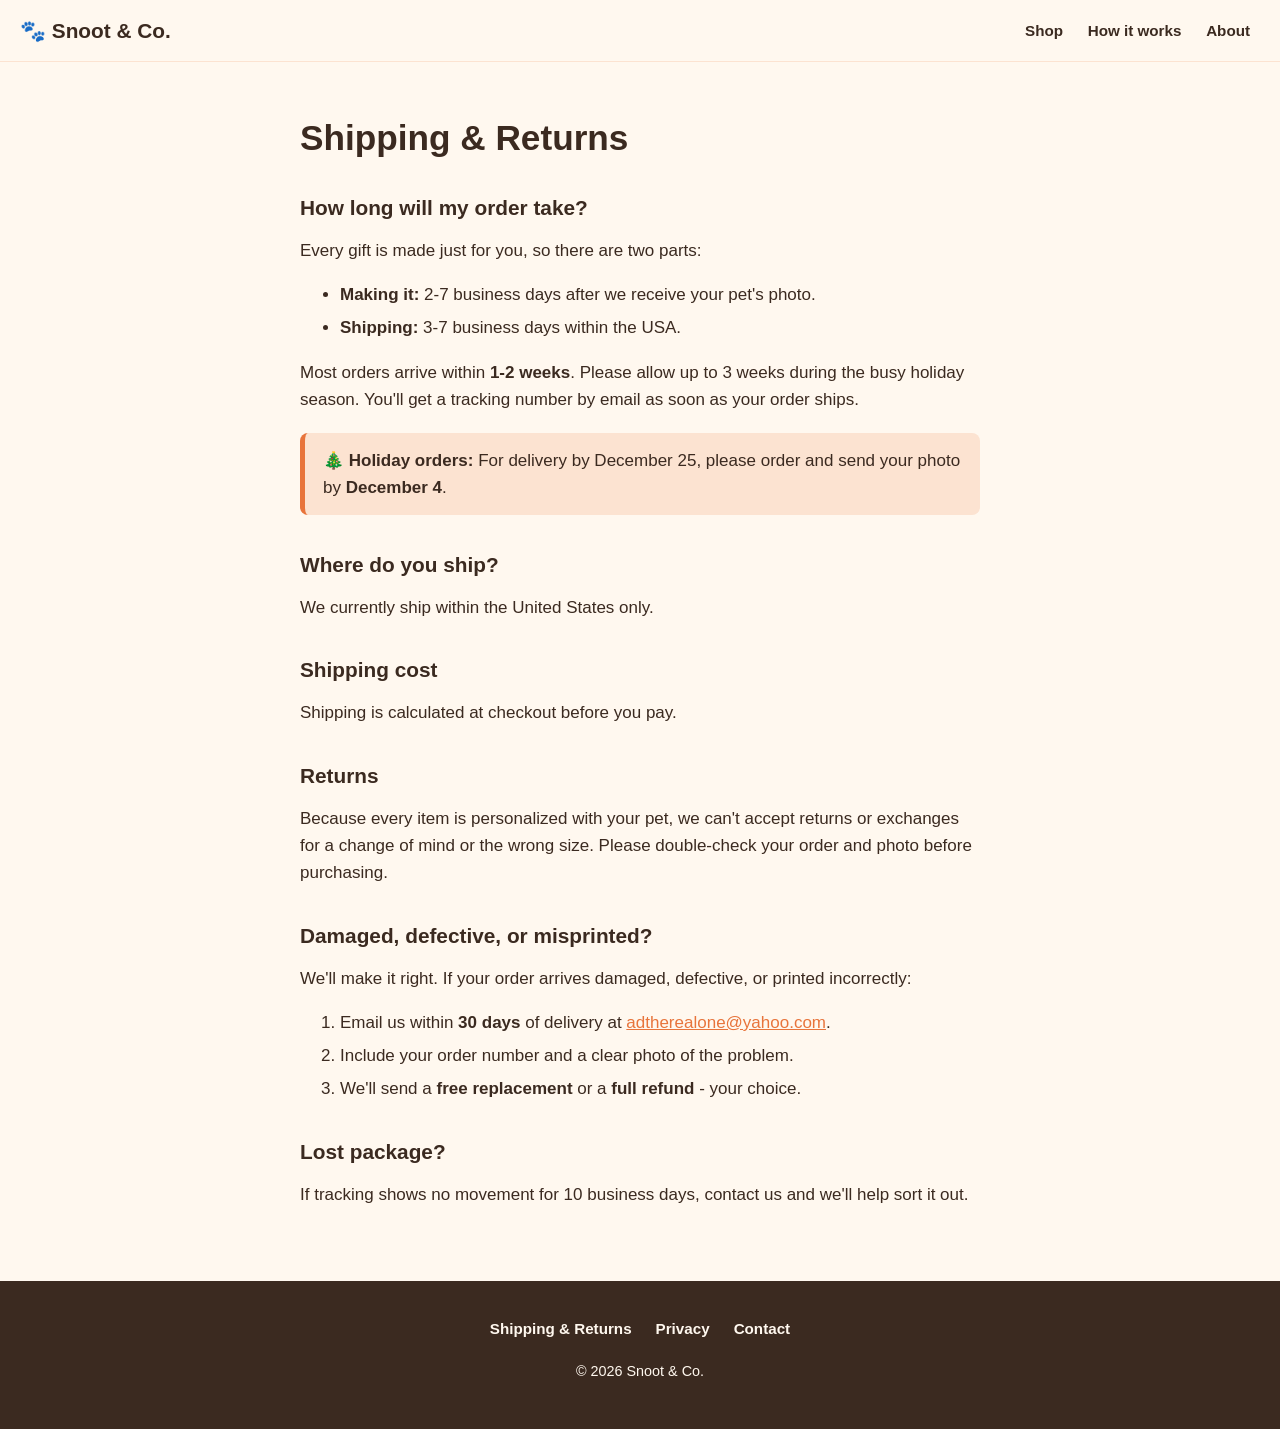
==== shipping-returns.html @ fca48f3a "Launch Snoot & Co. storefront (version one) - Homepage with hero, shop grid, how-it-works and about " ====
<!DOCTYPE html>
<!-- SHIPPING & RETURNS page: answers "when will it arrive?" and "what if it's wrong?"
     This is a starter template, not legal advice. Review before going live. -->
<html lang="en">
<head>
  <meta charset="UTF-8">
  <meta name="viewport" content="width=device-width, initial-scale=1.0">
  <title>Shipping &amp; Returns | Snoot &amp; Co.</title>
  <link rel="stylesheet" href="styles.css">
</head>
<body>

  <header>
    <a href="index.html" class="logo">🐾 Snoot &amp; Co.</a>
    <nav>
      <a href="index.html#shop">Shop</a>
      <a href="index.html#how-it-works">How it works</a>
      <a href="index.html#about">About</a>
    </nav>
  </header>

  <main>
    <section class="page">
      <h1>Shipping &amp; Returns</h1>

      <h2>How long will my order take?</h2>
      <p>Every gift is made just for you, so there are two parts:</p>
      <ul>
        <li><strong>Making it:</strong> 2-7 business days after we receive your pet's photo.</li>
        <li><strong>Shipping:</strong> 3-7 business days within the USA.</li>
      </ul>
      <p>Most orders arrive within <strong>1-2 weeks</strong>. Please allow up to 3 weeks during the busy holiday season. You'll get a tracking number by email as soon as your order ships.</p>

      <div class="notice">
        🎄 <strong>Holiday orders:</strong> For delivery by December 25, please order and send your photo by <strong>December 4</strong>.
      </div>

      <h2>Where do you ship?</h2>
      <p>We currently ship within the United States only.</p>

      <h2>Shipping cost</h2>
      <p>Shipping is calculated at checkout before you pay.</p>

      <h2>Returns</h2>
      <p>Because every item is personalized with your pet, we can't accept returns or exchanges for a change of mind or the wrong size. Please double-check your order and photo before purchasing.</p>

      <h2>Damaged, defective, or misprinted?</h2>
      <p>We'll make it right. If your order arrives damaged, defective, or printed incorrectly:</p>
      <ol>
        <li>Email us within <strong>30 days</strong> of delivery at <a href="mailto:adtherealone@yahoo.com">adtherealone@yahoo.com</a>.</li>
        <li>Include your order number and a clear photo of the problem.</li>
        <li>We'll send a <strong>free replacement</strong> or a <strong>full refund</strong> - your choice.</li>
      </ol>

      <h2>Lost package?</h2>
      <p>If tracking shows no movement for 10 business days, contact us and we'll help sort it out.</p>
    </section>
  </main>

  <footer>
    <nav class="footer-links">
      <a href="shipping-returns.html">Shipping &amp; Returns</a>
      <a href="privacy.html">Privacy</a>
      <a href="contact.html">Contact</a>
    </nav>
    <p>&copy; 2026 Snoot &amp; Co.</p>
  </footer>

</body>
</html>
---- styles.css ----
/* ==========================================================
   Snoot & Co. - Store styles
   CSS controls how the page LOOKS (colors, fonts, spacing).
   Lines starting with slash-star are notes for humans; the browser ignores them.
   ========================================================== */

/* ---------- 1. Brand colors ----------
   We name our colors once here, then reuse the names everywhere.
   To rebrand the whole store, just change these values. */
:root {
  --cream:  #FFF8EF;  /* page background */
  --cocoa:  #3B2A20;  /* main text */
  --orange: #E8743B;  /* buttons and highlights */
  --peach:  #FCE3D1;  /* soft background blocks */
  --white:  #FFFFFF;
  --radius: 16px;     /* how rounded the corners are */
}

/* ---------- 2. Page basics ---------- */
* { box-sizing: border-box; }  /* makes sizes behave predictably */

body {
  margin: 0;
  background: var(--cream);
  color: var(--cocoa);
  font-family: -apple-system, BlinkMacSystemFont, "Segoe UI", Roboto, Helvetica, Arial, sans-serif;
  font-size: 17px;
  line-height: 1.6;
}

h1, h2 { line-height: 1.15; margin: 0 0 0.5em; }
h1 { font-size: 2.4rem; }
h2 { font-size: 1.8rem; text-align: center; }

a { color: var(--orange); }

/* Each section gets breathing room and a max width so lines aren't too long on big screens. */
section {
  padding: 56px 20px;
  max-width: 1000px;
  margin: 0 auto;
}

/* ---------- 3. Header (top bar) ---------- */
header {
  position: sticky;   /* stays at the top while you scroll */
  top: 0;
  z-index: 10;
  display: flex;
  flex-direction: column;  /* on phones: name on top, menu underneath */
  align-items: center;
  gap: 4px;
  padding: 14px 20px;
  background: var(--cream);
  border-bottom: 1px solid var(--peach);
}

.logo {
  font-weight: 800;
  font-size: 1.3rem;
  color: var(--cocoa);
  text-decoration: none;
  white-space: nowrap;   /* keeps the store name on one line */
}

nav a {
  margin: 0 10px;
  color: var(--cocoa);
  text-decoration: none;
  font-weight: 600;
  font-size: 0.95rem;
}

/* ---------- 4. Hero (big welcome area) ---------- */
#hero {
  text-align: center;
  padding-top: 72px;
  padding-bottom: 72px;
}

#hero p {
  font-size: 1.15rem;
  max-width: 520px;
  margin: 0 auto 28px;
}

/* ---------- 5. Buttons ---------- */
.button {
  display: inline-block;
  background: var(--orange);
  color: var(--white);
  padding: 14px 32px;
  border-radius: 999px;   /* fully rounded "pill" shape */
  font-weight: 700;
  text-decoration: none;
  transition: transform 0.15s;
}
.button:hover { transform: scale(1.05); }  /* grows slightly when hovered */

/* ---------- 5b. Shop & product cards ---------- */
.section-intro {
  text-align: center;
  margin: 0 auto 28px;
  max-width: 520px;
}

#product-grid {
  display: grid;
  gap: 20px;
}

.product-card {
  background: var(--white);
  border-radius: var(--radius);
  overflow: hidden;   /* keeps the picture inside the rounded corners */
  box-shadow: 0 4px 14px rgba(59, 42, 32, 0.08);   /* soft shadow so cards "lift" off the page */
  display: flex;
  flex-direction: column;
}

.product-image {
  position: relative;
  background: var(--peach);
  aspect-ratio: 1 / 1;   /* square picture area */
  display: flex;
  align-items: center;
  justify-content: center;
}
.product-image img { width: 100%; height: 100%; object-fit: cover; }
.placeholder { font-size: 5rem; }

.badge {
  position: absolute;
  top: 12px;
  left: 12px;
  background: var(--cocoa);
  color: var(--cream);
  font-size: 0.75rem;
  font-weight: 700;
  padding: 4px 10px;
  border-radius: 999px;
}

.product-info {
  padding: 18px 20px 20px;
  display: flex;
  flex-direction: column;
  flex-grow: 1;
}
.product-info h3 { margin: 0 0 6px; font-size: 1.1rem; }
.product-info p { margin: 0 0 16px; font-size: 0.95rem; flex-grow: 1; }

.product-bottom {
  display: flex;
  justify-content: space-between;
  align-items: center;
}
.price { font-size: 1.3rem; font-weight: 800; }
.product-bottom .button { padding: 10px 22px; font-size: 0.95rem; }

/* Grey button used until a real Stripe link is added. */
.button-disabled {
  background: #C9BBAE;
  cursor: not-allowed;
}
.button-disabled:hover { transform: none; }

/* ---------- 6. How it works (3 steps) ---------- */
.steps {
  list-style: none;
  padding: 0;
  margin: 0;
  display: grid;
  gap: 16px;
}

.steps li {
  background: var(--peach);
  border-radius: var(--radius);
  padding: 24px;
  text-align: center;
}

.steps .icon {
  display: block;
  font-size: 2rem;
  margin-bottom: 8px;
}

/* ---------- 7. About ---------- */
#about p {
  text-align: center;
  max-width: 600px;
  margin: 0 auto;
}

/* ---------- 7b. Info pages (Shipping, Privacy, Contact) ---------- */
.page {
  max-width: 720px;   /* narrower so long text is easy to read */
}
.page h1 { font-size: 2.2rem; }
.page h2 {
  text-align: left;
  font-size: 1.3rem;
  margin-top: 1.8em;
}
.page li { margin-bottom: 6px; }

/* Highlighted box, used for the holiday deadline */
.notice {
  background: var(--peach);
  border-left: 5px solid var(--orange);
  border-radius: 8px;
  padding: 14px 18px;
  margin: 20px 0;
}

.contact-cta { margin: 28px 0 8px; }
.contact-email { font-weight: 700; word-break: break-all; }

/* ---------- 8. Footer (bottom of page) ---------- */
footer {
  text-align: center;
  padding: 32px 20px;
  background: var(--cocoa);
  color: var(--cream);
  font-size: 0.9rem;
}
.footer-links a {
  color: var(--cream);
  margin: 0 10px;
  display: inline-block;
  padding: 4px 0;
}

/* ---------- 9. Bigger screens (tablets & computers) ----------
   Everything above is for phones. These rules only kick in
   when the screen is at least 700px wide. */
@media (min-width: 700px) {
  h1 { font-size: 3.4rem; }
  header { flex-direction: row; justify-content: space-between; }  /* name left, menu right */
  .steps { grid-template-columns: repeat(3, 1fr); }  /* steps side by side */
  #product-grid { grid-template-columns: repeat(2, 1fr); }  /* 2 products per row */
}

/* ---------- 10. Large screens (computers) ---------- */
@media (min-width: 1000px) {
  #product-grid { grid-template-columns: repeat(3, 1fr); }  /* 3 products per row */
}
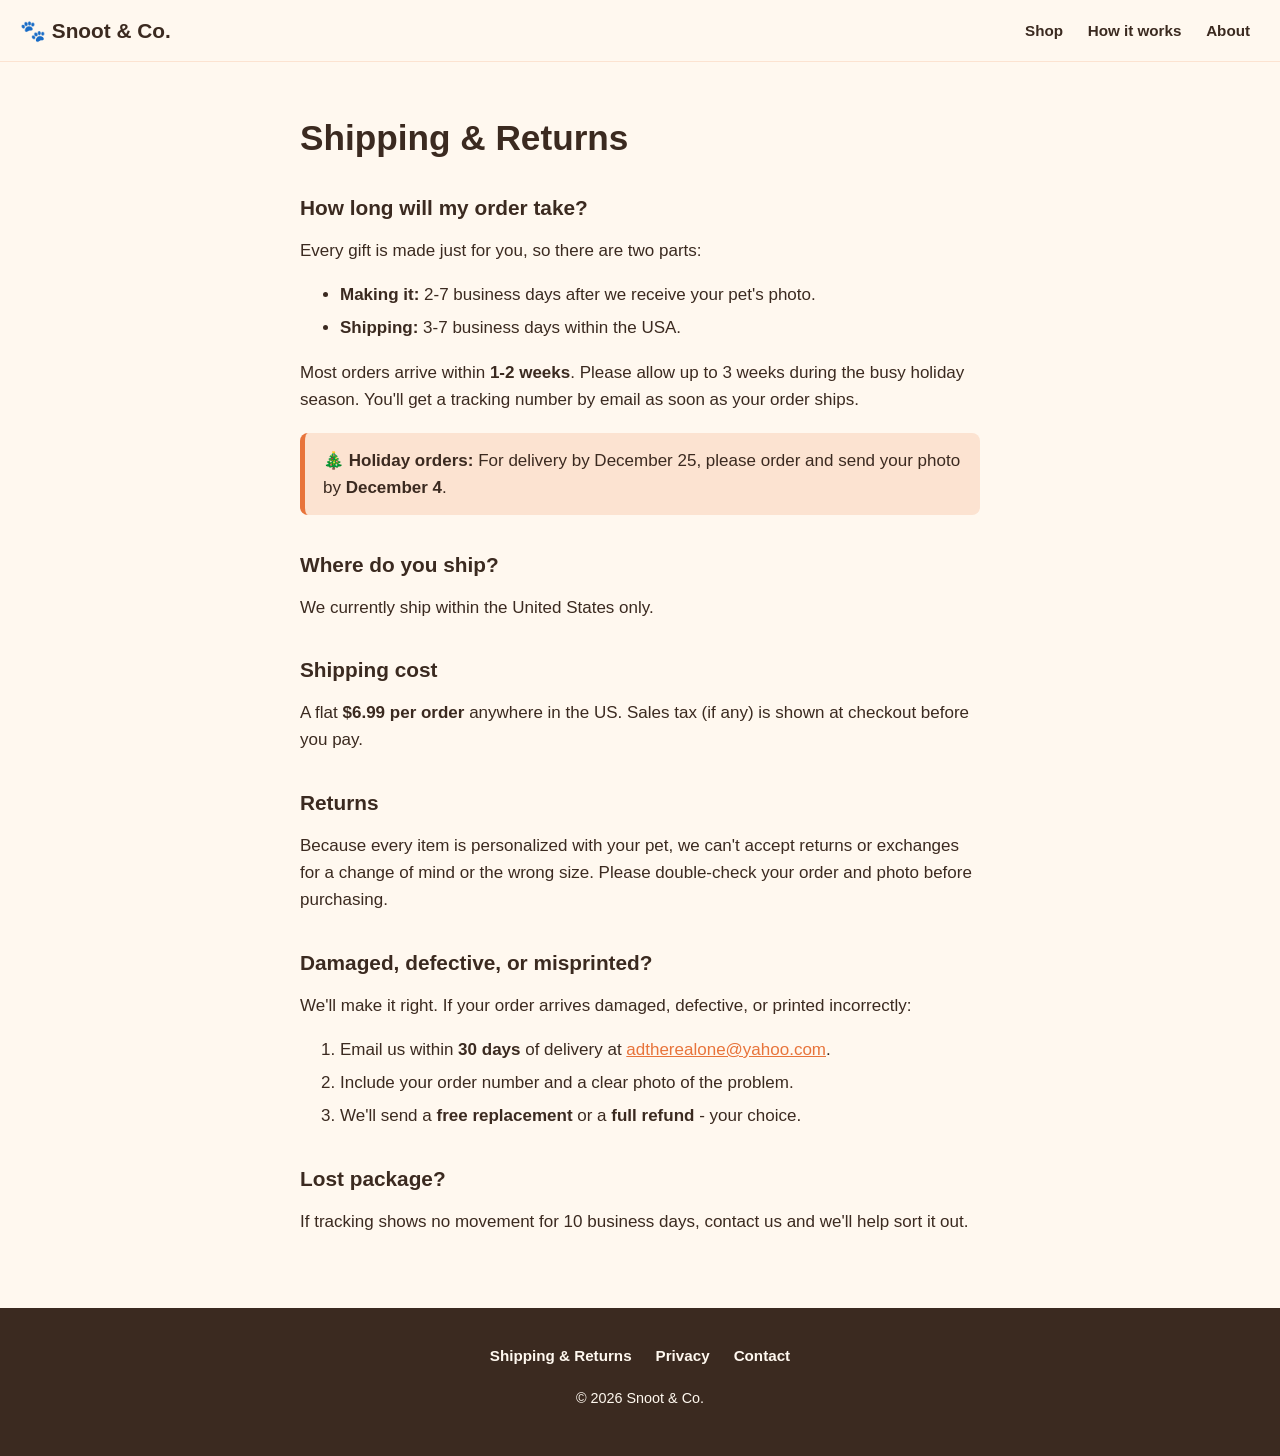
==== commit ac1da4a9: "Add flat $6.99 shipping, sales tax, and a thank-you page - Swap Buy buttons to new Stripe test links" ====
--- a/shipping-returns.html
+++ b/shipping-returns.html
@@ -39,7 +39,7 @@
       <p>We currently ship within the United States only.</p>
 
       <h2>Shipping cost</h2>
-      <p>Shipping is calculated at checkout before you pay.</p>
+      <p>A flat <strong>$6.99 per order</strong> anywhere in the US. Sales tax (if any) is shown at checkout before you pay.</p>
 
       <h2>Returns</h2>
       <p>Because every item is personalized with your pet, we can't accept returns or exchanges for a change of mind or the wrong size. Please double-check your order and photo before purchasing.</p>
